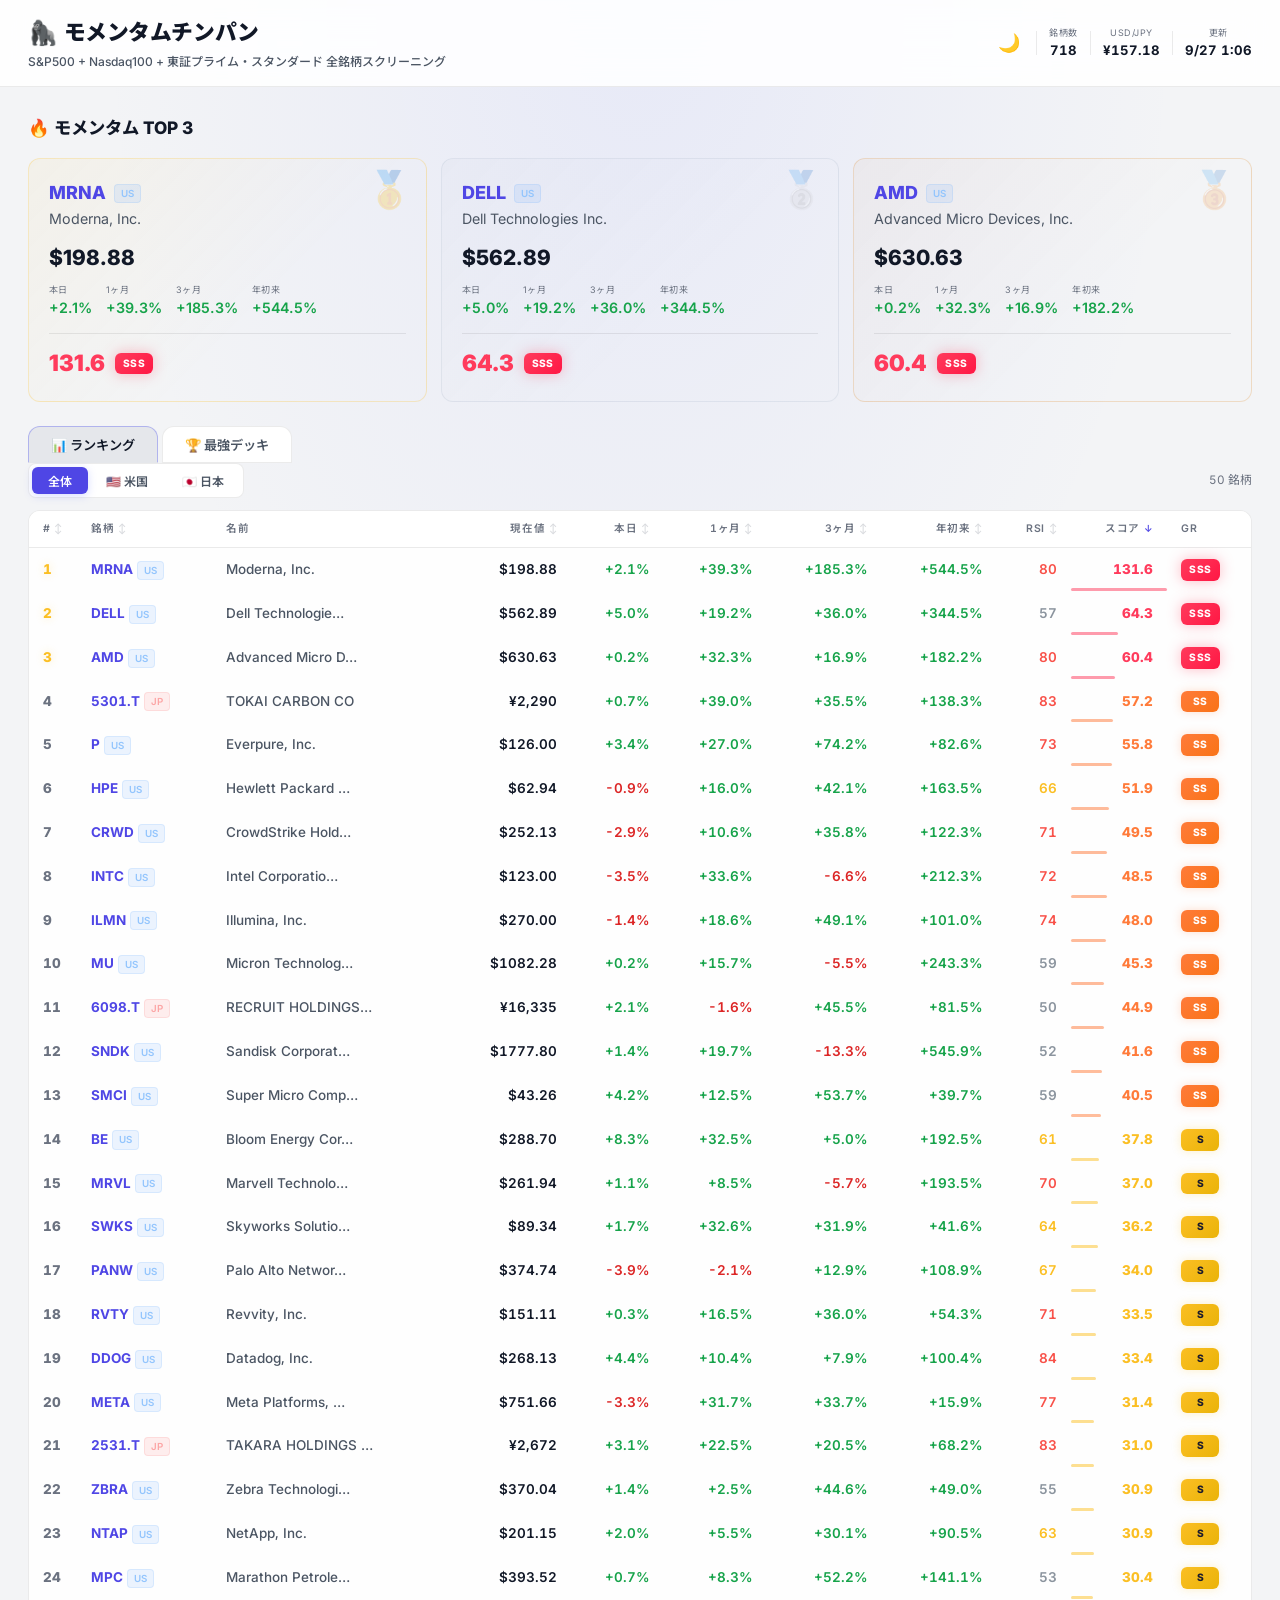
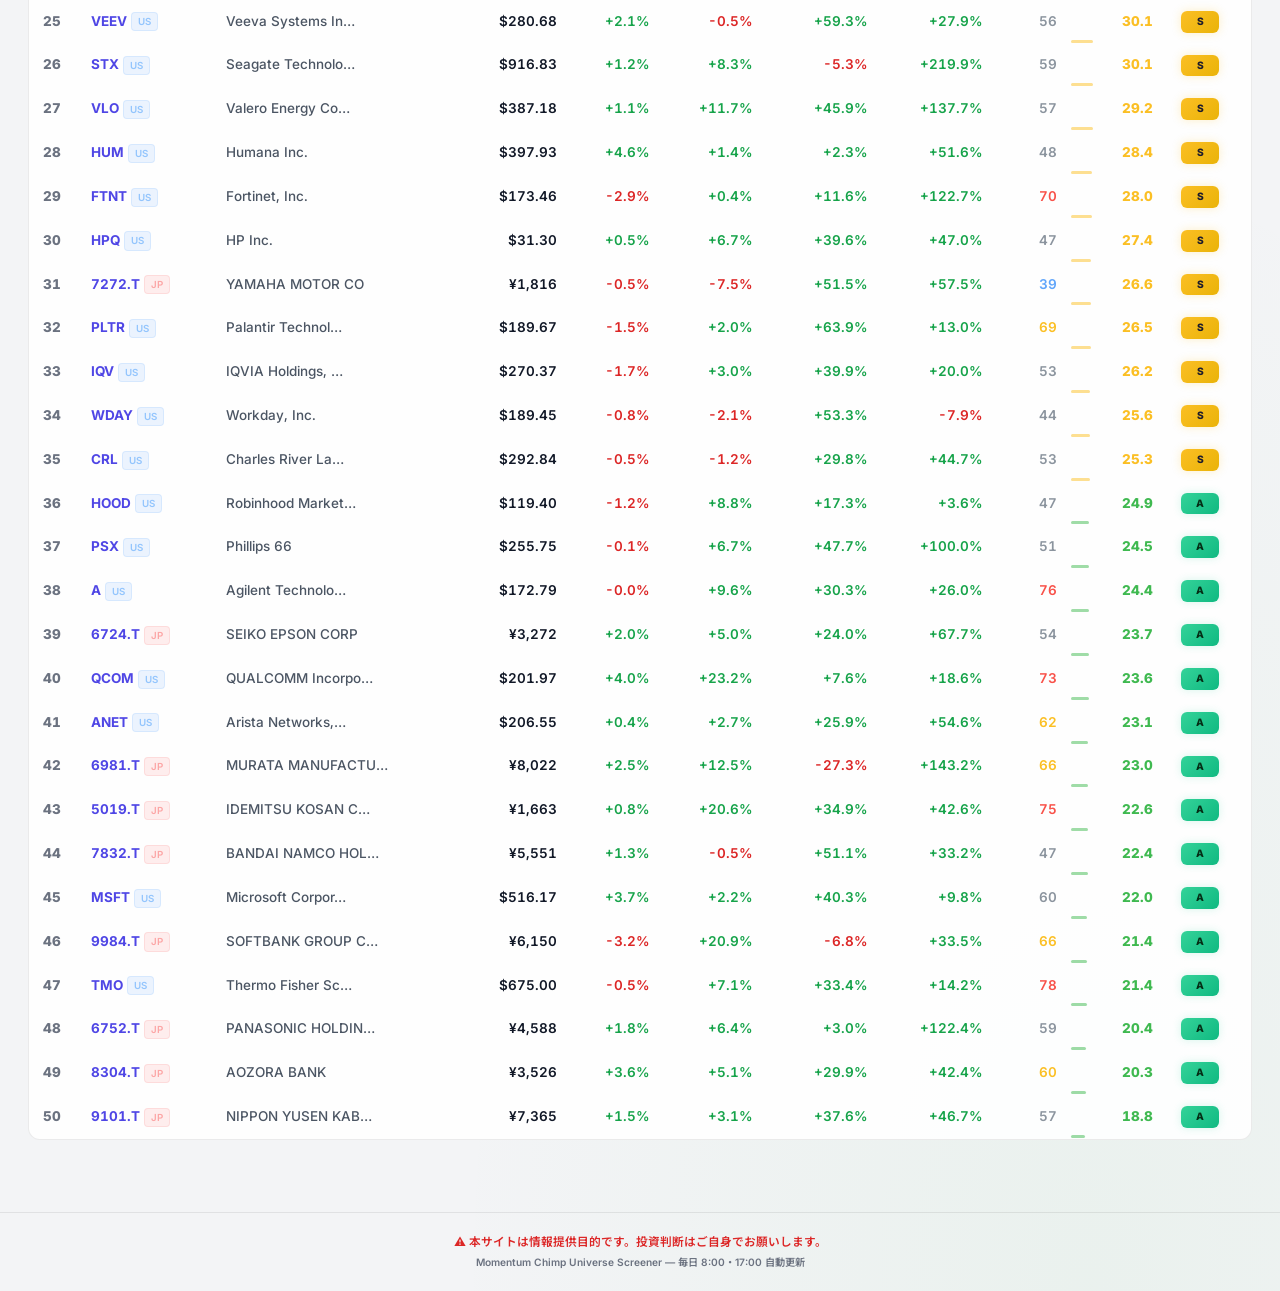
==== docs/index.html @ 96d8be43 "feat: 17:00 JST 更新追加 + 東証スタンダードを対象に追加 - ワークフローに 17:00 JST (08:00 UTC) の cron を追加、タイムアウトを60分に - JPX銘柄" ====
<!DOCTYPE html>
<html lang="ja">
<head>
    <meta charset="UTF-8">
    <meta name="viewport" content="width=device-width, initial-scale=1.0">
    <meta name="description" content="S&P500 + Nasdaq100 + 東証全銘柄からモメンタム最強銘柄を自動スクリーニング。毎日更新。">
    
    <!-- OGP & Twitter Card Tags -->
    <meta property="og:title" content="🦍 モメンタムチンパン | ユニバーススクリーナー">
    <meta property="og:description" content="S&P500 + Nasdaq100 + 東証プライム・スタンダードからモメンタム最強銘柄を完全自動抽出。最適な最強デッキも毎日8時・17時に更新中！">
    <meta property="og:type" content="website">
    <meta property="og:url" content="https://ereyester.github.io/momentum-screener/">
    <meta property="og:image" content="https://ereyester.github.io/momentum-screener/og-image.png">
    
    <meta name="twitter:card" content="summary_large_image">
    <meta name="twitter:title" content="🦍 モメンタムチンパン | ユニバーススクリーナー">
    <meta name="twitter:description" content="S&P500 + Nasdaq100 + 東証プライム・スタンダードからモメンタム最強銘柄を完全自動抽出。最適な最強デッキも毎日8時・17時に更新中！">
    <meta name="twitter:image" content="https://ereyester.github.io/momentum-screener/og-image.png">

    <!-- Google tag (gtag.js) -->
    <script async src="https://www.googletagmanager.com/gtag/js?id=G-7YDGQEQNTJ"></script>
    <script>
      window.dataLayer = window.dataLayer || [];
      function gtag(){dataLayer.push(arguments);}
      gtag('js', new Date());

      gtag('config', 'G-7YDGQEQNTJ');
    </script>

    <title>🦍 モメンタムチンパン | ユニバーススクリーナー</title>
    <link rel="preconnect" href="https://fonts.googleapis.com">
    <link rel="preconnect" href="https://fonts.gstatic.com" crossorigin>
    <link href="https://fonts.googleapis.com/css2?family=Inter:wght@400;500;600;700;800;900&family=Noto+Sans+JP:wght@400;500;600;700;900&display=swap" rel="stylesheet">
    <link rel="stylesheet" href="style.css">
    <script>
        // Check saved theme or system preference before rendering to prevent flash
        if (localStorage.getItem('theme') === 'light' || (!localStorage.getItem('theme') && window.matchMedia('(prefers-color-scheme: light)').matches)) {
            document.documentElement.setAttribute('data-theme', 'light');
        }
    </script>
</head>
<body>

    <!-- ===== HEADER ===== -->
    <header id="site-header">
        <div class="header-inner">
            <div class="header-left">
                <h1 id="site-title"><span class="logo-icon">🦍</span> モメンタムチンパン</h1>
                <p class="header-sub">S&P500 + Nasdaq100 + 東証プライム・スタンダード 全銘柄スクリーニング</p>
            </div>
            <div class="header-meta">
                <button id="theme-toggle" class="theme-btn" title="テーマ切り替え">☀️</button>
                <div class="meta-divider"></div>
                <div class="meta-item">
                    <span class="meta-label">銘柄数</span>
                    <span class="meta-value" id="stat-total">---</span>
                </div>
                <div class="meta-divider"></div>
                <div class="meta-item">
                    <span class="meta-label">USD/JPY</span>
                    <span class="meta-value" id="stat-usdjpy">---</span>
                </div>
                <div class="meta-divider"></div>
                <div class="meta-item">
                    <span class="meta-label">更新</span>
                    <span class="meta-value" id="stat-updated">---</span>
                </div>
            </div>
        </div>
    </header>

    <main id="main-content">

        <!-- ===== TOP 3 PODIUM ===== -->
        <section class="podium-section" id="podium-section">
            <h2 class="section-title">🔥 モメンタム TOP 3</h2>
            <div class="podium" id="podium-cards"></div>
        </section>

        <!-- ===== TABS ===== -->
        <nav class="tab-nav" id="tab-nav">
            <button class="tab-btn active" data-tab="ranking" id="tab-btn-ranking">📊 ランキング</button>
            <button class="tab-btn" data-tab="deck" id="tab-btn-deck">🏆 最強デッキ</button>
        </nav>

        <!-- ===== RANKING ===== -->
        <section id="tab-ranking" class="tab-content active">
            <div class="toolbar">
                <div class="filter-pills">
                    <button class="pill active" data-market="ALL" id="filter-all">全体</button>
                    <button class="pill" data-market="US" id="filter-us">🇺🇸 米国</button>
                    <button class="pill" data-market="JP" id="filter-jp">🇯🇵 日本</button>
                </div>
                <span class="count-badge" id="result-count">0 銘柄</span>
            </div>

            <div class="table-wrap">
                <table id="ranking-table" class="tbl">
                    <thead>
                        <tr>
                            <th class="col-rank sortable" data-sort="rank">#</th>
                            <th class="col-ticker sortable" data-sort="ticker">銘柄</th>
                            <th class="col-name">名前</th>
                            <th class="col-price sortable r" data-sort="price">現在値</th>
                            <th class="col-chg sortable r" data-sort="day_chg">本日</th>
                            <th class="col-ret sortable r" data-sort="ret_1m">1ヶ月</th>
                            <th class="col-ret sortable r" data-sort="ret_3m">3ヶ月</th>
                            <th class="col-ret sortable r" data-sort="ytd_chg">年初来</th>
                            <th class="col-rsi sortable r" data-sort="rsi">RSI</th>
                            <th class="col-score sortable r" data-sort="score">スコア</th>
                            <th class="col-grade">Gr</th>
                        </tr>
                    </thead>
                    <tbody id="ranking-tbody"></tbody>
                </table>
            </div>
        </section>

        <!-- ===== DECK ===== -->
        <section id="tab-deck" class="tab-content">
            <div class="deck-top">
                <h2 class="section-title">🏆 最強モメンタムデッキ</h2>
                <div class="budget-ctrl">
                    <label for="budget-input">予算</label>
                    <input type="number" id="budget-input" value="3000" min="100" max="100000" step="100">
                    <span>万円</span>
                </div>
            </div>

            <div class="kpi-row" id="deck-kpi">
                <div class="kpi">
                    <div class="kpi-icon">💰</div>
                    <div class="kpi-body">
                        <span class="kpi-label">実配分合計</span>
                        <span class="kpi-value" id="deck-total-alloc">---</span>
                    </div>
                </div>
                <div class="kpi">
                    <div class="kpi-icon">💵</div>
                    <div class="kpi-body">
                        <span class="kpi-label">残余資金</span>
                        <span class="kpi-value" id="deck-remaining">---</span>
                    </div>
                </div>
                <div class="kpi danger">
                    <div class="kpi-icon">⚠️</div>
                    <div class="kpi-body">
                        <span class="kpi-label">最悪損失 (-7%)</span>
                        <span class="kpi-value" id="deck-max-loss">---</span>
                    </div>
                </div>
            </div>

            <div class="deck-cards" id="deck-cards"></div>

            <div class="rules">
                <span class="rule">🔴 損切: エントリーから <b>-7%</b> で即切り</span>
                <span class="rule">🔴 決算ミス: <b>即切り</b></span>
                <span class="rule">🟡 指値不成立: <b>追わない</b></span>
            </div>
        </section>
    </main>

    <footer id="site-footer">
        <p>⚠️ 本サイトは情報提供目的です。投資判断はご自身でお願いします。</p>
        <p class="footer-sm">Momentum Chimp Universe Screener — 毎日 8:00・17:00 自動更新</p>
    </footer>

    <script src="app.js"></script>
</body>
</html>
---- docs/style.css ----
/* ============================================================
   モメンタムチンパン — Redesigned UI
   ============================================================ */

*,*::before,*::after{margin:0;padding:0;box-sizing:border-box}

:root{
  --bg:        #06080f;
  --bg2:       #0d1117;
  --bg3:       #161b22;
  --surface:   rgba(22,27,34,.85);
  --border:    rgba(255,255,255,.06);
  --border-h:  rgba(99,102,241,.4);
  --txt:       #f8fafc;
  --txt2:      #94a3b8;
  --txt3:      #64748b;
  --up:        #3fb950;
  --up-bg:     rgba(63,185,80,.08);
  --dn:        #f85149;
  --dn-bg:     rgba(248,81,73,.08);
  --accent:    #7c8aff;
  --gold:      #fbbf24;
  --header-bg: rgba(6,8,15,.88);
  --radius:    12px;
  --font: 'Inter','Noto Sans JP',-apple-system,sans-serif;
}

[data-theme="light"] {
  --bg:        #f3f4f6;
  --bg2:       #ffffff;
  --bg3:       #e5e7eb;
  --surface:   rgba(255,255,255,.9);
  --border:    rgba(0,0,0,.08);
  --border-h:  rgba(99,102,241,.4);
  --txt:       #111827;
  --txt2:      #4b5563;
  --txt3:      #6b7280;
  --up:        #16a34a;
  --up-bg:     rgba(22,163,74,.1);
  --dn:        #dc2626;
  --dn-bg:     rgba(220,38,38,.1);
  --accent:    #4f46e5;
  --header-bg: rgba(255,255,255,.88);
}

html{font-size:15px;scroll-behavior:smooth}
body{
  font-family:var(--font);background:var(--bg);color:var(--txt);
  line-height:1.55;min-height:100vh;
  background-image:
    radial-gradient(ellipse 70% 50% at 50% 0%,rgba(124,138,255,.1),transparent 60%),
    radial-gradient(ellipse 50% 40% at 85% 100%,rgba(63,185,80,.05),transparent);
}

::-webkit-scrollbar{width:6px;height:6px}
::-webkit-scrollbar-track{background:transparent}
::-webkit-scrollbar-thumb{background:rgba(255,255,255,.1);border-radius:3px}

/* ===== HEADER ===== */
#site-header{
  position:sticky;top:0;z-index:100;
  padding:14px 28px;
  background:var(--header-bg);
  backdrop-filter:blur(24px) saturate(1.4);
  border-bottom:1px solid var(--border);
}
.header-inner{
  max-width:1320px;margin:0 auto;
  display:flex;align-items:center;justify-content:space-between;gap:16px;
  flex-wrap:wrap;
}
#site-title{
  font-size:1.45rem;font-weight:900;letter-spacing:-.02em;
  display:flex;align-items:center;gap:6px;
}
.logo-icon{font-size:1.6rem;animation:bob 2.5s ease-in-out infinite}
@keyframes bob{0%,100%{transform:translateY(0)}50%{transform:translateY(-2px)}}
.header-sub{font-size:.8rem;color:var(--txt2);margin-top:2px;font-weight:500}

.header-meta{display:flex;align-items:center;gap:12px}
.theme-btn{
  background:none;border:none;font-size:1.2rem;cursor:pointer;
  padding:4px;border-radius:50%;transition:background .2s;
  color:var(--txt);
}
.theme-btn:hover{background:var(--border)}
.meta-item{display:flex;flex-direction:column;align-items:center}
.meta-label{font-size:.6rem;color:var(--txt3);text-transform:uppercase;letter-spacing:.06em}
.meta-value{font-size:.88rem;font-weight:700;color:var(--txt);font-variant-numeric:tabular-nums}
.meta-divider{width:1px;height:24px;background:var(--border)}

/* ===== PODIUM ===== */
.podium-section{
  max-width:1320px;margin:28px auto 0;padding:0 28px;
}
.section-title{font-size:1.15rem;font-weight:800;margin-bottom:16px}
.podium{display:grid;grid-template-columns:repeat(3,1fr);gap:14px}

.pod-card{
  position:relative;overflow:hidden;
  padding:20px;border-radius:var(--radius);
  background:var(--surface);
  border:1px solid var(--border);
  transition:all .25s ease;
}
.pod-card:hover{border-color:var(--border-h);transform:translateY(-3px)}

.pod-rank{
  position:absolute;top:12px;right:14px;
  font-size:2.4rem;font-weight:900;
  line-height:1;opacity:.12;
}
.pod-card.gold  .pod-rank{color:#fbbf24;opacity:.25}
.pod-card.silver .pod-rank{color:#a0aec0;opacity:.2}
.pod-card.bronze .pod-rank{color:#d97706;opacity:.18}

.pod-card.gold{border-color:rgba(251,191,36,.25);
  background:linear-gradient(135deg,rgba(251,191,36,.06),transparent 60%)}
.pod-card.silver{border-color:rgba(160,174,192,.2);
  background:linear-gradient(135deg,rgba(160,174,192,.04),transparent 60%)}
.pod-card.bronze{border-color:rgba(217,119,6,.2);
  background:linear-gradient(135deg,rgba(217,119,6,.04),transparent 60%)}

.pod-ticker{font-size:1.2rem;font-weight:800;color:var(--accent);margin-bottom:2px}
.pod-name{font-size:.95rem;color:var(--txt2);margin-bottom:12px;
  white-space:nowrap;overflow:hidden;text-overflow:ellipsis}
.pod-price{font-size:1.4rem;font-weight:800;margin-bottom:8px}

.pod-metrics{display:flex;gap:14px;flex-wrap:wrap}
.pod-metric{display:flex;flex-direction:column}
.pod-metric-label{font-size:.6rem;color:var(--txt3);text-transform:uppercase;letter-spacing:.05em}
.pod-metric-value{font-size:.95rem;font-weight:700}

.pod-score-row{
  display:flex;align-items:center;gap:10px;margin-top:14px;
  padding-top:12px;border-top:1px solid var(--border);
}
.pod-score{font-size:1.5rem;font-weight:900}
.pod-grade{
  padding:3px 10px;border-radius:6px;
  font-size:.7rem;font-weight:800;letter-spacing:.04em;
}

/* ===== TABS ===== */
.tab-nav{
  max-width:1320px;margin:24px auto 0;padding:0 28px;
  display:flex;gap:4px;
}
.tab-btn{
  padding:8px 22px;border:1px solid var(--border);
  border-radius:var(--radius) var(--radius) 0 0;
  background:var(--bg2);color:var(--txt2);
  font:600 .88rem var(--font);cursor:pointer;
  transition:all .2s;
}
.tab-btn:hover{color:var(--txt);background:var(--bg3)}
.tab-btn.active{
  background:var(--bg3);color:var(--txt);
  border-color:var(--border-h);border-bottom-color:var(--bg3);
}

.tab-content{
  display:none;max-width:1320px;margin:0 auto;
  padding:0 28px 40px;animation:fadeUp .3s ease;
}
.tab-content.active{display:block}
@keyframes fadeUp{from{opacity:0;transform:translateY(8px)}to{opacity:1;transform:translateY(0)}}

/* ===== FILTER ===== */
.toolbar{
  display:flex;align-items:center;justify-content:space-between;
  margin-bottom:12px;flex-wrap:wrap;gap:8px;
}
.filter-pills{display:flex;gap:2px;background:var(--bg2);border-radius:8px;padding:3px;border:1px solid var(--border)}
.pill{
  padding:5px 16px;border:none;border-radius:6px;
  background:transparent;color:var(--txt2);
  font:600 .8rem var(--font);cursor:pointer;transition:all .15s;
}
.pill:hover{color:var(--txt)}
.pill.active{background:var(--accent);color:#fff;box-shadow:0 2px 8px rgba(124,138,255,.3)}
.count-badge{font-size:.78rem;color:var(--txt3);font-variant-numeric:tabular-nums}

/* ===== TABLE ===== */
.table-wrap{
  overflow-x:auto;border:1px solid var(--border);
  border-radius:var(--radius);background:var(--surface);
}
.tbl{width:100%;border-collapse:collapse;font-variant-numeric:tabular-nums}
.tbl th{
  padding:10px 14px;background:var(--bg2);color:var(--txt3);
  font-size:.7rem;font-weight:600;text-transform:uppercase;letter-spacing:.06em;
  text-align:left;white-space:nowrap;border-bottom:1px solid var(--border);
  user-select:none;position:sticky;top:0;z-index:5;
}
.tbl th.r{text-align:right}
.tbl th.sortable{cursor:pointer;transition:color .15s}
.tbl th.sortable:hover{color:var(--accent)}
.tbl th.sortable::after{content:' ↕';opacity:.25;font-size:.65rem}
.tbl th.sort-asc::after{content:' ↑';opacity:1;color:var(--accent)}
.tbl th.sort-desc::after{content:' ↓';opacity:1;color:var(--accent)}

.tbl td{
  padding:10px 14px;font-size:.9rem;white-space:nowrap;
  border-bottom:1px solid rgba(255,255,255,.02);
  transition:background .15s;
}
.tbl td.r{text-align:right}
.tbl tbody tr{transition:background .15s}
.tbl tbody tr:hover{background:rgba(124,138,255,.04)}

/* Row anim */
.tbl tbody tr{animation:rowIn .25s ease backwards}
@keyframes rowIn{from{opacity:0;transform:translateX(-6px)}to{opacity:1;transform:translateX(0)}}

/* Cell variants */
.c-rank{font-weight:800;color:var(--txt3);width:32px}
.c-rank.top{color:var(--gold);text-shadow:0 0 8px rgba(251,191,36,.3)}
.c-ticker{font-weight:700;color:var(--accent);font-size:.95rem}
.c-name{color:var(--txt2);max-width:200px;overflow:hidden;text-overflow:ellipsis;font-size:.95rem;font-weight:500}
.c-price{font-weight:600}

.c-up{color:var(--up);font-weight:600}
.c-dn{color:var(--dn);font-weight:600}
.c-flat{color:var(--txt3)}

.c-rsi{font-weight:600}

/* Score bar cell */
.c-score{position:relative;font-weight:800;font-size:.95rem}
.score-bg{
  position:absolute;left:0;bottom:0;height:3px;
  border-radius:2px;opacity:.5;
}

/* Grade */
.gr{
  display:inline-flex;align-items:center;justify-content:center;
  min-width:38px;padding:3px 8px;border-radius:6px;
  font-size:.68rem;font-weight:800;letter-spacing:.04em;
}
.gr-sss{background:linear-gradient(135deg,#ff3b5c,#ff1744);color:#fff;
  box-shadow:0 0 14px rgba(255,59,92,.35);animation:pulse 2s ease-in-out infinite alternate}
@keyframes pulse{from{box-shadow:0 0 10px rgba(255,59,92,.3)}to{box-shadow:0 0 20px rgba(255,59,92,.45)}}
.gr-ss{background:linear-gradient(135deg,#ff7b3a,#f97316);color:#fff;box-shadow:0 0 10px rgba(255,123,58,.25)}
.gr-s{background:linear-gradient(135deg,#fbbf24,#eab308);color:#1a1a2e;box-shadow:0 0 10px rgba(251,191,36,.25)}
.gr-a{background:linear-gradient(135deg,#34d399,#10b981);color:#052e16;box-shadow:0 0 8px rgba(52,211,153,.2)}
.gr-b{background:linear-gradient(135deg,#60a5fa,#3b82f6);color:#fff;box-shadow:0 0 8px rgba(96,165,250,.2)}
.gr-c{background:rgba(100,116,139,.25);color:var(--txt3)}

/* Market badge */
.mkt{
  display:inline-block;padding:1px 6px;border-radius:4px;
  font-size:.65rem;font-weight:600;margin-left:4px;vertical-align:middle;
}
.mkt-us{background:rgba(96,165,250,.12);color:#93c5fd;border:1px solid rgba(96,165,250,.15)}
.mkt-jp{background:rgba(248,113,113,.12);color:#fca5a5;border:1px solid rgba(248,113,113,.15)}

/* ===== DECK ===== */
.deck-top{
  display:flex;align-items:center;justify-content:space-between;
  margin-bottom:16px;flex-wrap:wrap;gap:12px;
}
.budget-ctrl{
  display:flex;align-items:center;gap:6px;
  padding:4px 14px;background:var(--bg2);border:1px solid var(--border);
  border-radius:8px;
}
.budget-ctrl label{font-size:.8rem;color:var(--txt2);font-weight:600}
#budget-input{
  width:80px;padding:4px 6px;
  background:rgba(255,255,255,.05);border:1px solid var(--border);
  border-radius:6px;color:var(--txt);font:700 .95rem var(--font);
  text-align:right;outline:none;
}
#budget-input:focus{border-color:var(--accent);box-shadow:0 0 0 2px rgba(124,138,255,.15)}
.budget-ctrl span{font-size:.85rem;color:var(--txt2);font-weight:600}

/* KPI */
.kpi-row{display:grid;grid-template-columns:repeat(auto-fit,minmax(200px,1fr));gap:12px;margin-bottom:20px}
.kpi{
  display:flex;align-items:center;gap:14px;
  padding:16px 20px;background:var(--surface);
  border:1px solid var(--border);border-radius:var(--radius);
  transition:all .2s;
}
.kpi:hover{border-color:var(--border-h);transform:translateY(-2px)}
.kpi.danger{border-color:rgba(248,81,73,.15)}
.kpi.danger:hover{border-color:rgba(248,81,73,.3)}
.kpi-icon{font-size:1.6rem}
.kpi-body{display:flex;flex-direction:column}
.kpi-label{font-size:.68rem;color:var(--txt3);text-transform:uppercase;letter-spacing:.05em}
.kpi-value{font-size:1.35rem;font-weight:800;font-variant-numeric:tabular-nums}

/* Deck Cards */
.deck-cards{display:grid;grid-template-columns:repeat(auto-fill,minmax(280px,1fr));gap:12px;margin-bottom:20px}
.dk-card{
  padding:16px 18px;background:var(--surface);
  border:1px solid var(--border);border-radius:var(--radius);
  transition:all .2s;
}
.dk-card.excluded{opacity:.4;filter:grayscale(100%)}
.dk-card:hover{border-color:var(--border-h);transform:translateY(-2px)}
.dk-head{display:flex;align-items:center;justify-content:space-between;margin-bottom:10px}
.dk-ticker{font-size:1.1rem;font-weight:800;color:var(--accent)}
.dk-name{font-size:.88rem;color:var(--txt3);margin-top:2px;font-weight:500}
.dk-score-badge{display:flex;align-items:center;gap:6px}

.dk-grid{display:grid;grid-template-columns:1fr 1fr;gap:6px 16px;margin-bottom:10px}
.dk-item{display:flex;justify-content:space-between}
.dk-item-label{font-size:.72rem;color:var(--txt3)}
.dk-item-value{font-size:.85rem;font-weight:600}

.dk-action{
  display:flex;gap:10px;padding-top:10px;
  border-top:1px solid var(--border);
}
.dk-action-item{flex:1;text-align:center}
.dk-action-label{font-size:.6rem;color:var(--txt3);text-transform:uppercase;letter-spacing:.04em}
.dk-action-value{font-size:.88rem;font-weight:700;margin-top:1px}
.dk-entry{color:var(--accent)}
.dk-stop{color:var(--dn)}
.dk-target{color:var(--up)}

/* Rules */
.rules{
  display:flex;flex-wrap:wrap;gap:8px;margin-top:4px;
}
.rule{
  padding:6px 14px;background:var(--bg2);
  border:1px solid var(--border);border-radius:8px;
  font-size:.78rem;color:var(--txt2);
}
.rule b{color:var(--txt)}

/* ===== FOOTER ===== */
#site-footer{
  margin-top:32px;padding:20px 28px;
  border-top:1px solid var(--border);text-align:center;
}
#site-footer p{font-size:.78rem;color:var(--dn);font-weight:600}
.footer-sm{font-size:.68rem!important;color:var(--txt3)!important;margin-top:4px}

/* ===== LOADING ===== */
.loading{display:flex;flex-direction:column;align-items:center;padding:40px;gap:12px}
.spinner{
  width:32px;height:32px;
  border:3px solid var(--border);border-top-color:var(--accent);
  border-radius:50%;animation:spin .7s linear infinite;
}
@keyframes spin{to{transform:rotate(360deg)}}
.loading-txt{font-size:.85rem;color:var(--txt3)}

/* ===== RESPONSIVE ===== */
@media(max-width:900px){
  html{font-size:14px}
  #site-header{padding:10px 16px}
  .header-inner{flex-direction:column;align-items:flex-start;gap:8px}
  .podium-section,.tab-nav,.tab-content{padding-left:16px;padding-right:16px}
  .podium{grid-template-columns:1fr}
  .deck-top{flex-direction:column;align-items:flex-start}
}
@media(max-width:600px){
  html{font-size:13px}
  .deck-cards{grid-template-columns:1fr}
  .kpi-row{grid-template-columns:1fr}
}
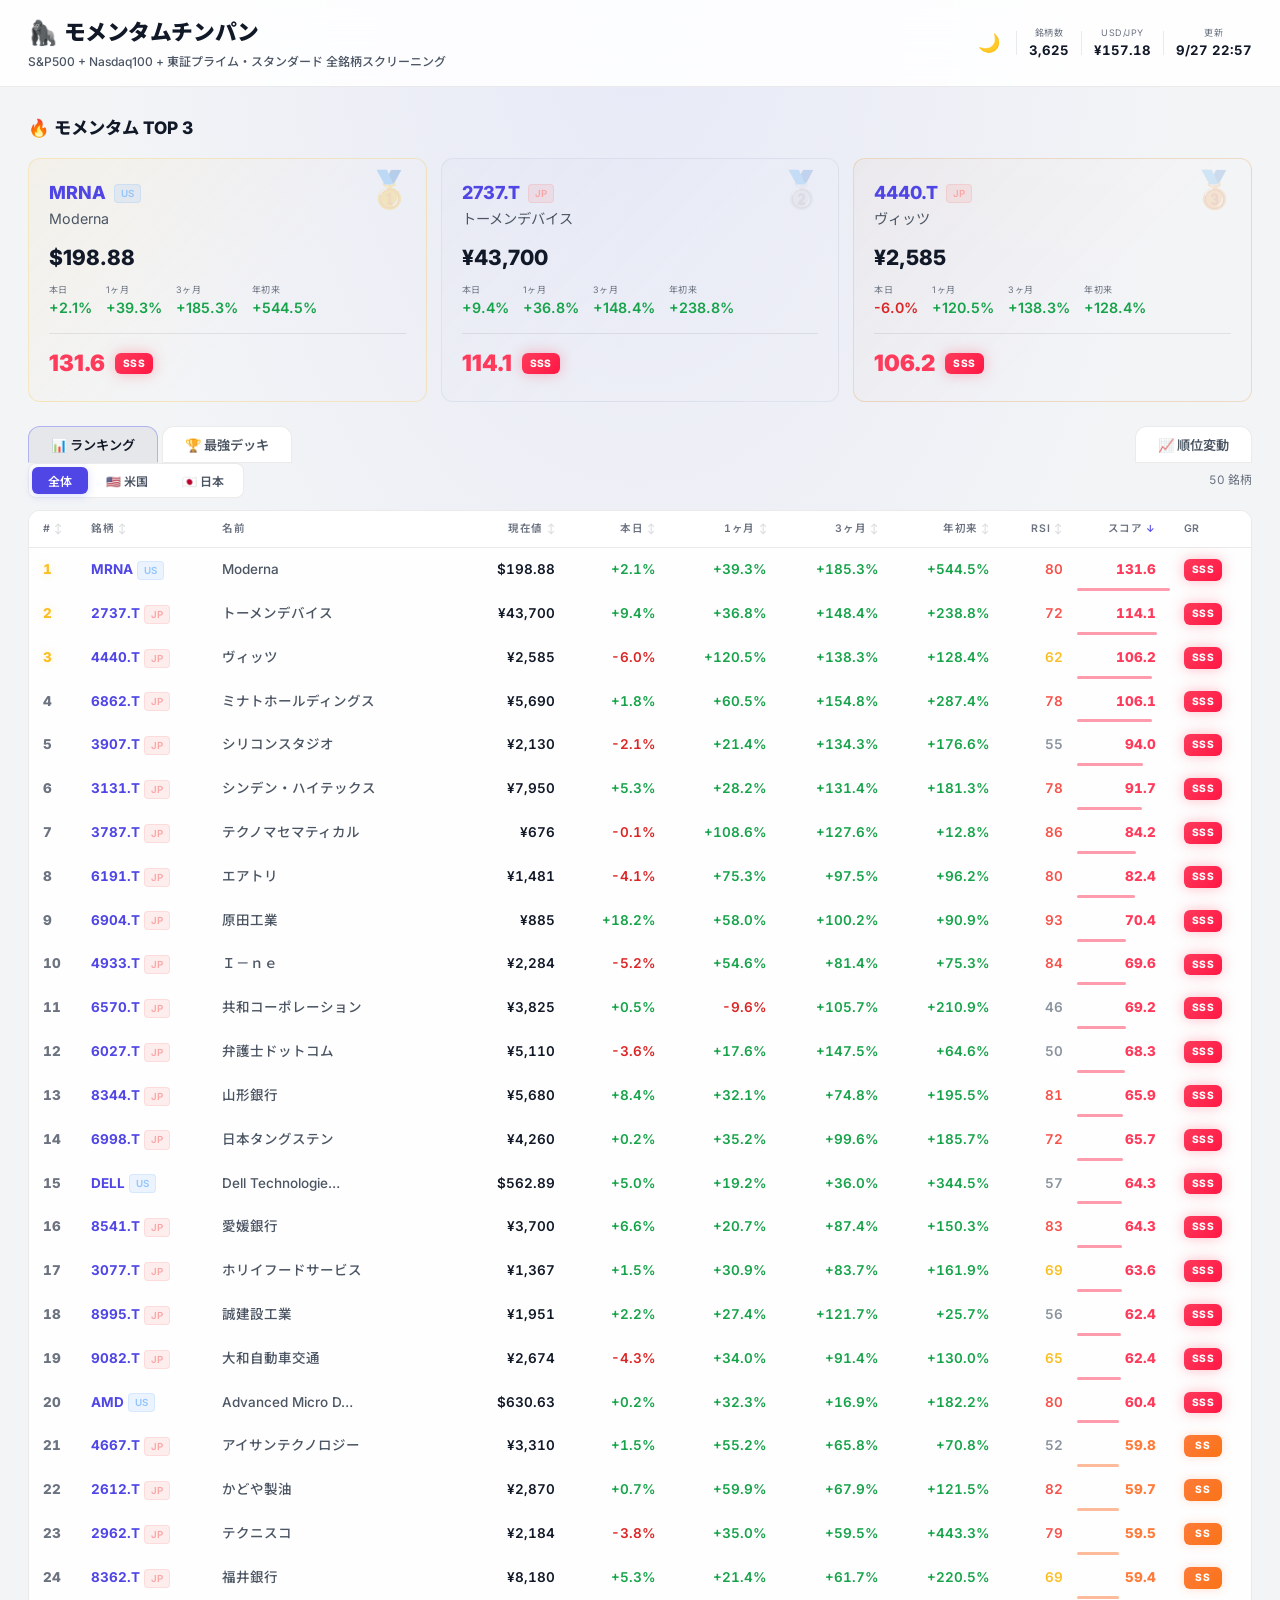
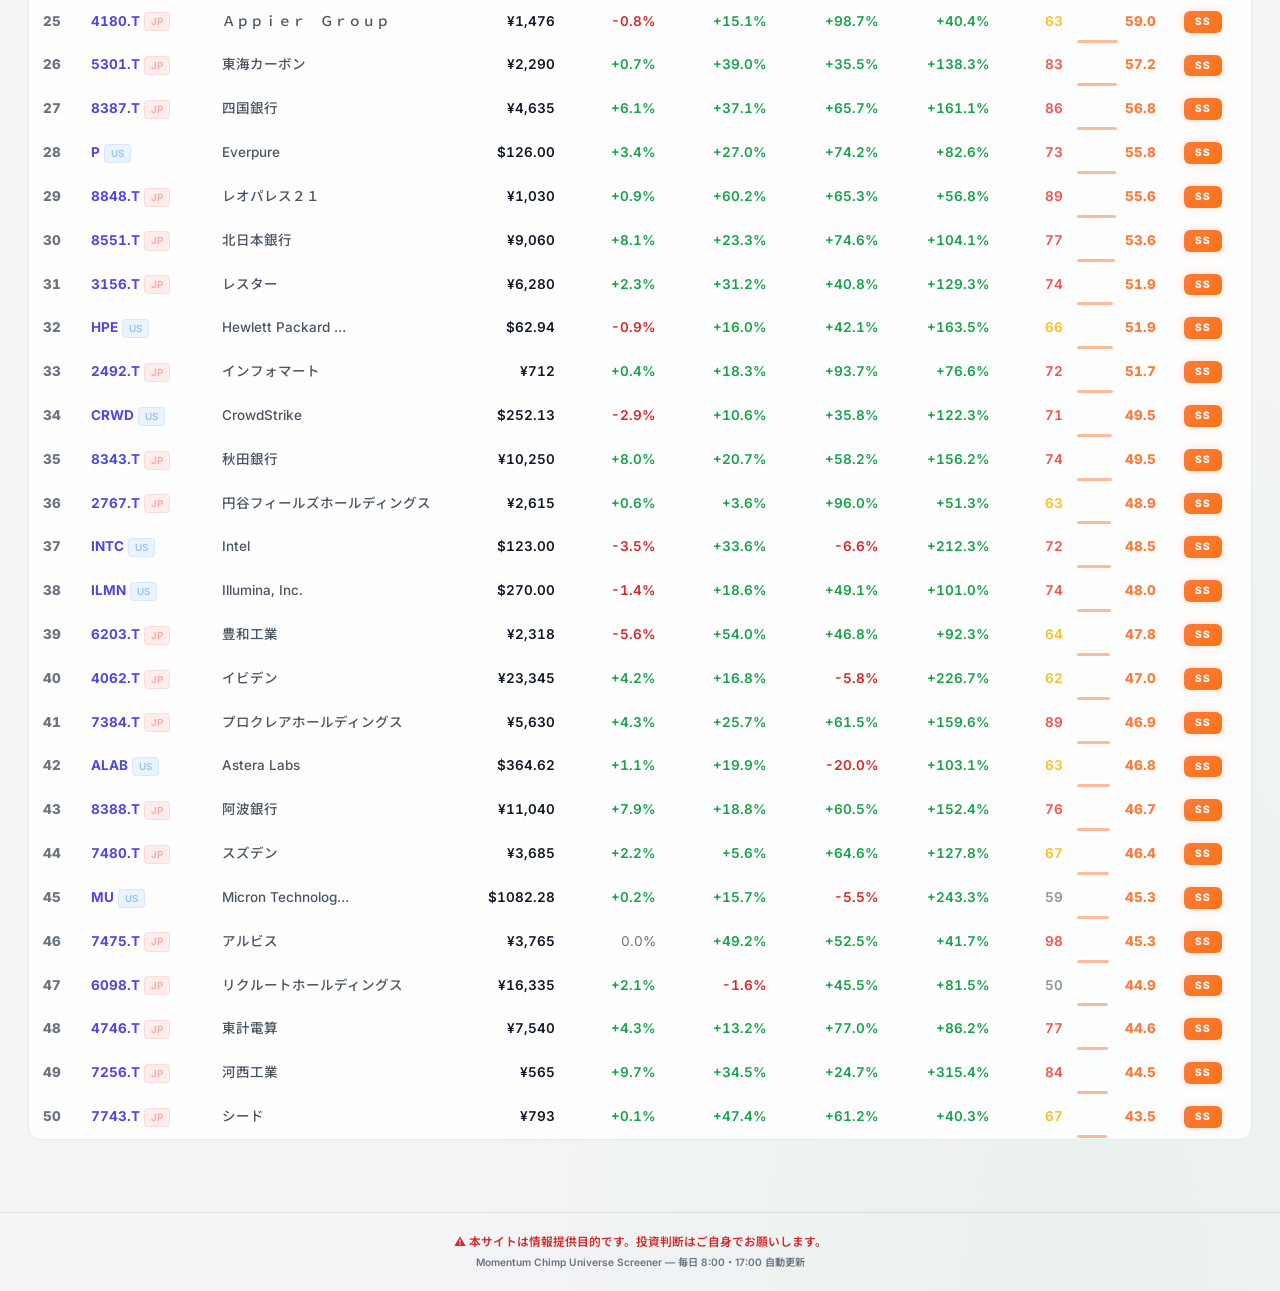
==== commit fb64ff7c: "feat: ランキング履歴の蓄積と順位変動ページを追加 - 更新ごとに上位300位のスナップショットを docs/data/history/ に保存   (index.json: 一覧, ranks." ====
--- a/docs/index.html
+++ b/docs/index.html
@@ -81,6 +81,7 @@
         <nav class="tab-nav" id="tab-nav">
             <button class="tab-btn active" data-tab="ranking" id="tab-btn-ranking">📊 ランキング</button>
             <button class="tab-btn" data-tab="deck" id="tab-btn-deck">🏆 最強デッキ</button>
+            <a class="tab-link-btn tab-link" href="history.html">📈 順位変動</a>
         </nav>
 
         <!-- ===== RANKING ===== -->
--- a/docs/style.css
+++ b/docs/style.css
@@ -365,3 +365,84 @@
   .deck-cards{grid-template-columns:1fr}
   .kpi-row{grid-template-columns:1fr}
 }
+
+/* ===== HISTORY PAGE ===== */
+.title-link{color:inherit;text-decoration:none;display:flex;align-items:center;gap:6px}
+a.tab-btn{text-decoration:none;display:inline-block}
+.tab-link{margin-left:auto}
+.page-nav + .tab-content{padding-top:0}
+
+.cmp-panel{
+  display:flex;flex-direction:column;gap:12px;
+  padding:16px 18px;margin-bottom:16px;
+  background:var(--bg3);border:1px solid var(--border-h);
+  border-radius:0 var(--radius) var(--radius) var(--radius);
+}
+.cmp-row{display:flex;align-items:flex-end;gap:12px;flex-wrap:wrap}
+.cmp-field{display:flex;flex-direction:column;gap:4px;min-width:0}
+.cmp-field label{font-size:.68rem;color:var(--txt3);text-transform:uppercase;letter-spacing:.05em;font-weight:600}
+.cmp-select{
+  padding:7px 10px;background:var(--bg2);color:var(--txt);
+  border:1px solid var(--border);border-radius:8px;
+  font:600 .88rem var(--font);font-variant-numeric:tabular-nums;max-width:100%;
+}
+.cmp-select:focus{outline:none;border-color:var(--accent)}
+.cmp-arrow{font-size:1.2rem;color:var(--txt3);padding-bottom:6px}
+.cmp-note{
+  font-size:.8rem;color:var(--gold);
+  padding:8px 12px;border-radius:8px;background:rgba(251,191,36,.08);
+  border:1px solid rgba(251,191,36,.2);
+}
+
+.kpi-btn{font:inherit;color:inherit;text-align:left;cursor:pointer}
+.kpi-btn.selected{border-color:var(--accent);box-shadow:0 0 0 1px var(--accent) inset}
+
+.mv{
+  display:inline-block;min-width:52px;padding:2px 8px;border-radius:6px;
+  font-size:.75rem;font-weight:800;text-align:center;font-variant-numeric:tabular-nums;
+}
+.mv-up{background:var(--up-bg);color:var(--up)}
+.mv-dn{background:var(--dn-bg);color:var(--dn)}
+.mv-new{background:rgba(124,138,255,.14);color:var(--accent)}
+.mv-out{background:rgba(100,116,139,.18);color:var(--txt3)}
+.mv-flat{color:var(--txt3)}
+
+.tbl tr.clickable{cursor:pointer}
+.tbl tr.open{background:rgba(124,138,255,.06)}
+.tbl tr.tl-row{animation:none}
+.tbl tr.tl-row:hover{background:none}
+.tl-row td{padding:4px 14px 16px;white-space:normal}
+.tl-box{padding:12px 14px;background:var(--bg2);border:1px solid var(--border);border-radius:10px}
+.tl-head{display:flex;align-items:baseline;gap:14px;flex-wrap:wrap;margin-bottom:6px}
+.tl-stat{font-size:.78rem;color:var(--txt3)}
+.tl-stat b{color:var(--txt)}
+.tl-svg{width:100%;height:auto;display:block}
+.tl-grid{stroke:var(--border);stroke-width:1}
+.tl-axis{fill:var(--txt3);font-size:11px;font-family:var(--font)}
+.tl-mark{stroke:var(--gold);stroke-width:1;stroke-dasharray:3 3;opacity:.6}
+.tl-line{fill:none;stroke:var(--accent);stroke-width:2;stroke-linejoin:round;stroke-linecap:round}
+.tl-dot{fill:var(--accent)}
+.hint{font-size:.75rem;color:var(--txt3);margin-top:8px}
+
+@media(max-width:900px){
+  .cmp-row{align-items:stretch}
+  .cmp-field{flex:1 1 220px}
+  .cmp-arrow{display:none}
+}
+.tab-link-btn{
+  padding:8px 22px;border:1px solid var(--border);
+  border-radius:var(--radius) var(--radius) 0 0;
+  background:var(--bg2);color:var(--txt2);text-decoration:none;
+  font:600 .88rem var(--font);transition:all .2s;
+}
+.tab-link-btn:hover{color:var(--txt);background:var(--bg3)}
+@media(max-width:600px){
+  #move-kpi{grid-template-columns:1fr 1fr}
+  #move-kpi .kpi{padding:12px 14px;gap:10px}
+  #move-kpi .kpi-icon{font-size:1.3rem}
+}
+.pill{white-space:nowrap}
+#view-pills,#quick-pills{overflow-x:auto;max-width:100%}
+@media(max-width:600px){
+  #view-pills .pill,#quick-pills .pill{padding:5px 10px}
+}
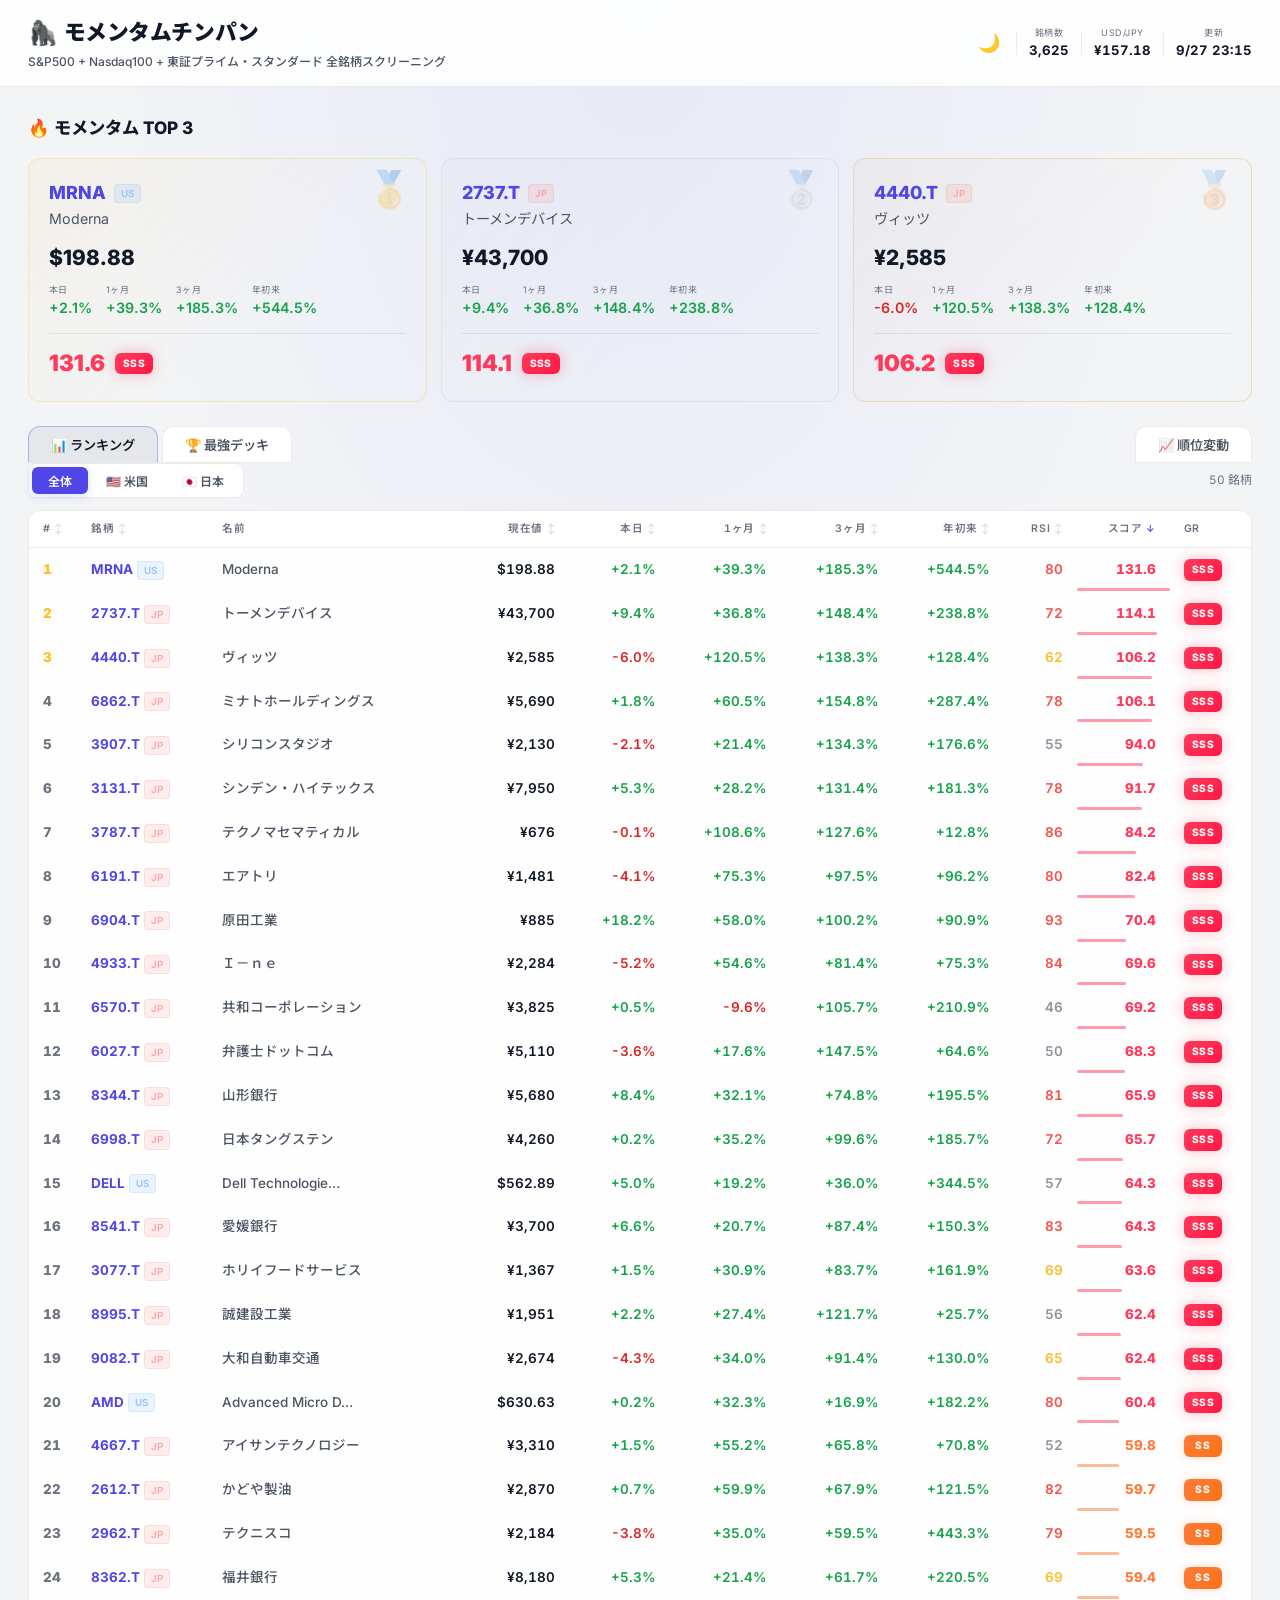
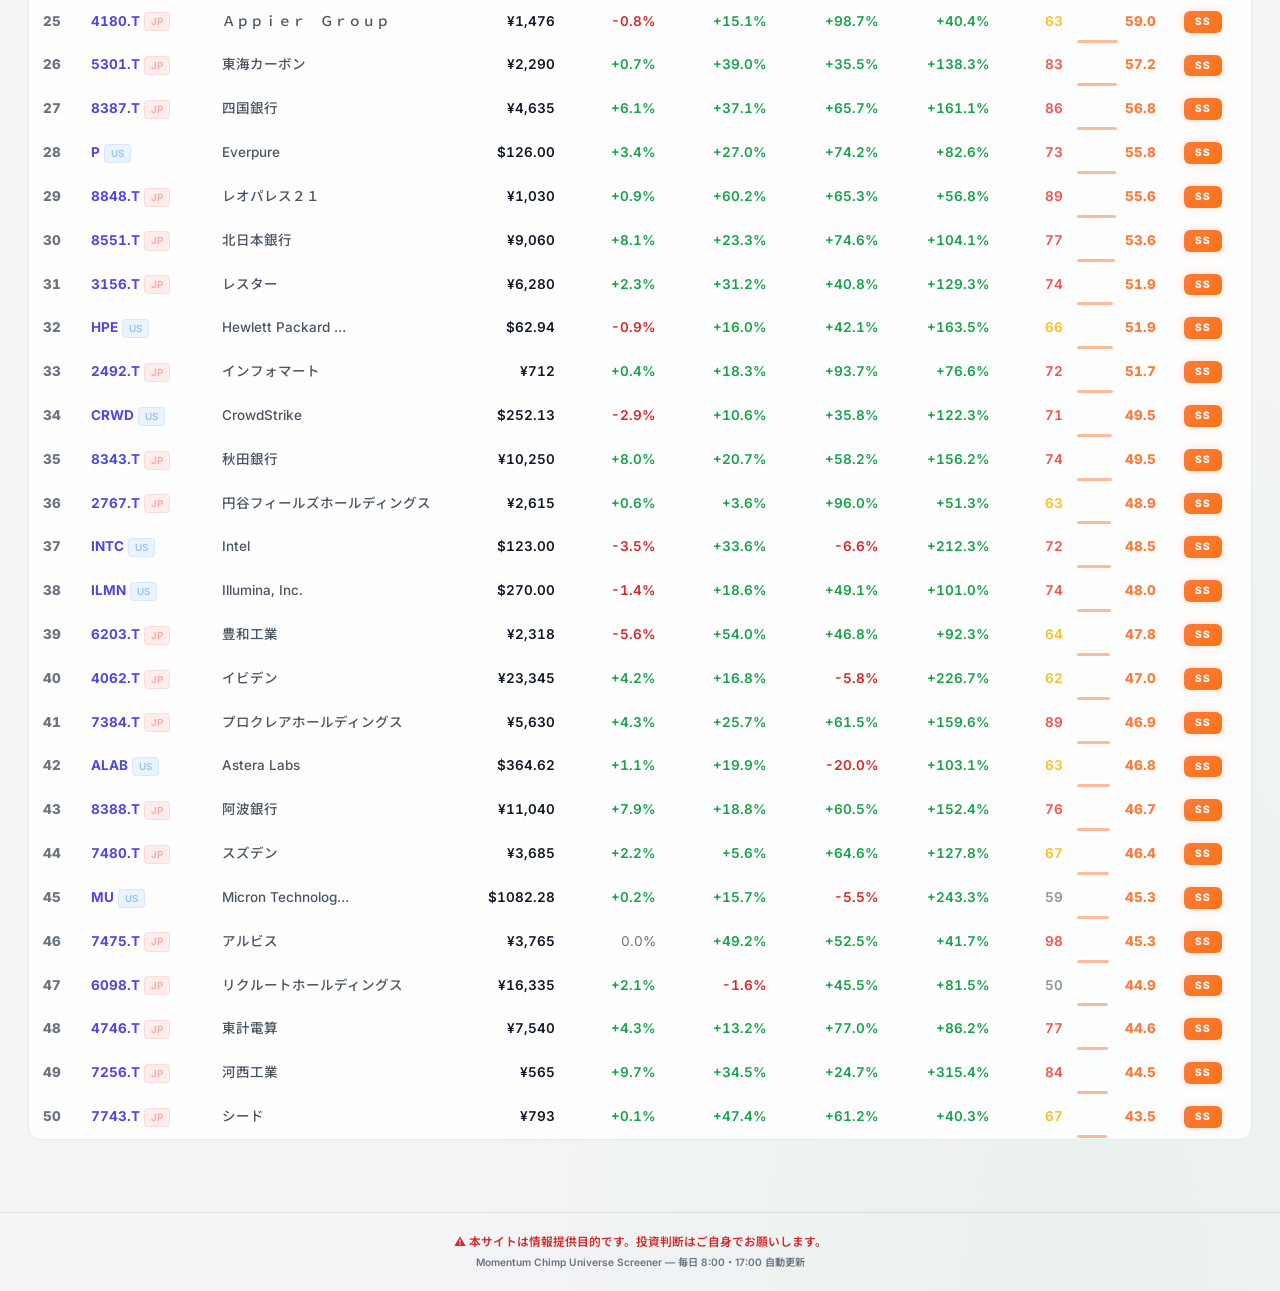
==== commit 5c3409a9: "feat: 日米ミックスのデッキを市場を問わないスコア順位優先に変更 - 日米ミックスは「米国10+日本6」の固定枠をやめ、総合スコア上位16銘柄で構成 - deck.sets に MIX/US/JP" ====
--- a/docs/index.html
+++ b/docs/index.html
@@ -31,7 +31,7 @@
     <link rel="preconnect" href="https://fonts.googleapis.com">
     <link rel="preconnect" href="https://fonts.gstatic.com" crossorigin>
     <link href="https://fonts.googleapis.com/css2?family=Inter:wght@400;500;600;700;800;900&family=Noto+Sans+JP:wght@400;500;600;700;900&display=swap" rel="stylesheet">
-    <link rel="stylesheet" href="style.css">
+    <link rel="stylesheet" href="style.css?v=20260927c">
     <script>
         // Check saved theme or system preference before rendering to prevent flash
         if (localStorage.getItem('theme') === 'light' || (!localStorage.getItem('theme') && window.matchMedia('(prefers-color-scheme: light)').matches)) {
@@ -121,6 +121,11 @@
         <section id="tab-deck" class="tab-content">
             <div class="deck-top">
                 <h2 class="section-title">🏆 最強モメンタムデッキ</h2>
+                <div class="filter-pills" id="deck-market-pills">
+                    <button class="pill active" data-deck="MIX">🌏 日米ミックス</button>
+                    <button class="pill" data-deck="US">🇺🇸 米国のみ</button>
+                    <button class="pill" data-deck="JP">🇯🇵 日本のみ</button>
+                </div>
                 <div class="budget-ctrl">
                     <label for="budget-input">予算</label>
                     <input type="number" id="budget-input" value="3000" min="100" max="100000" step="100">
@@ -167,6 +172,6 @@
         <p class="footer-sm">Momentum Chimp Universe Screener — 毎日 8:00・17:00 自動更新</p>
     </footer>
 
-    <script src="app.js"></script>
+    <script src="app.js?v=20260927c"></script>
 </body>
 </html>
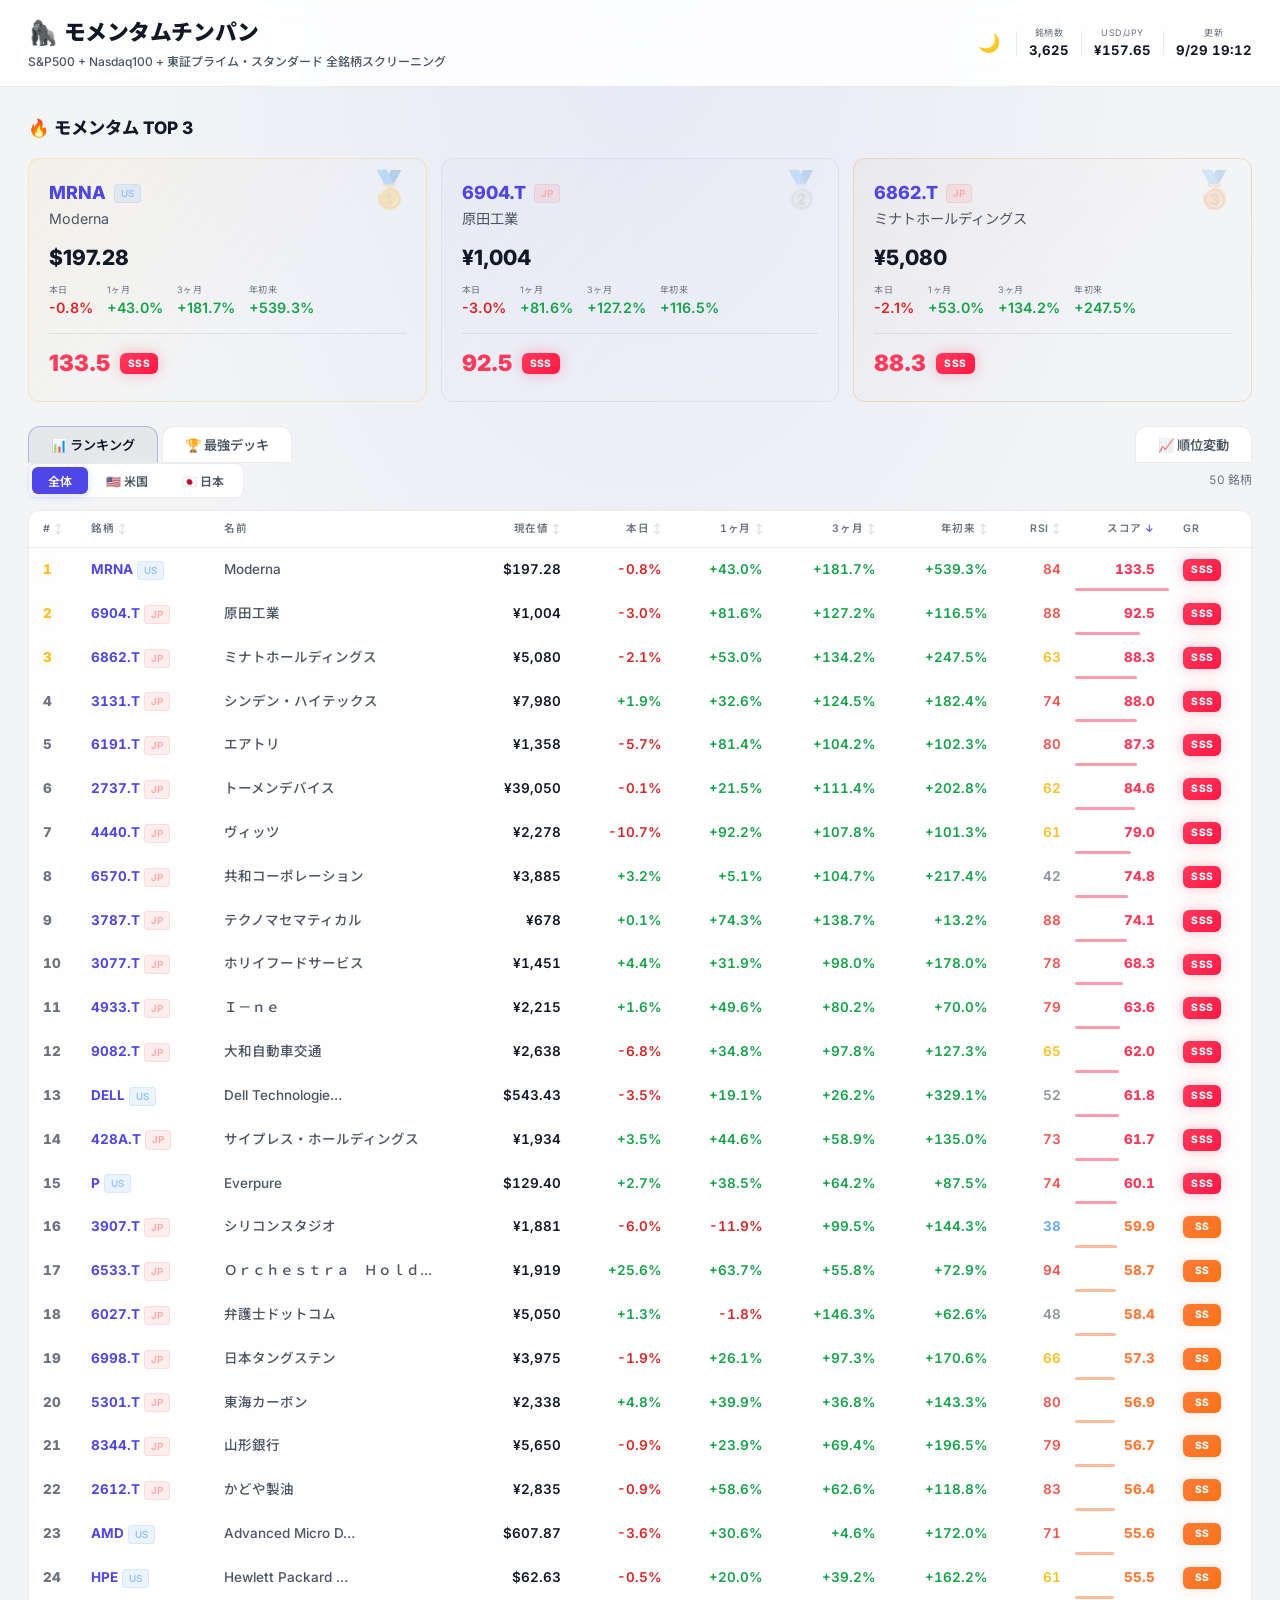
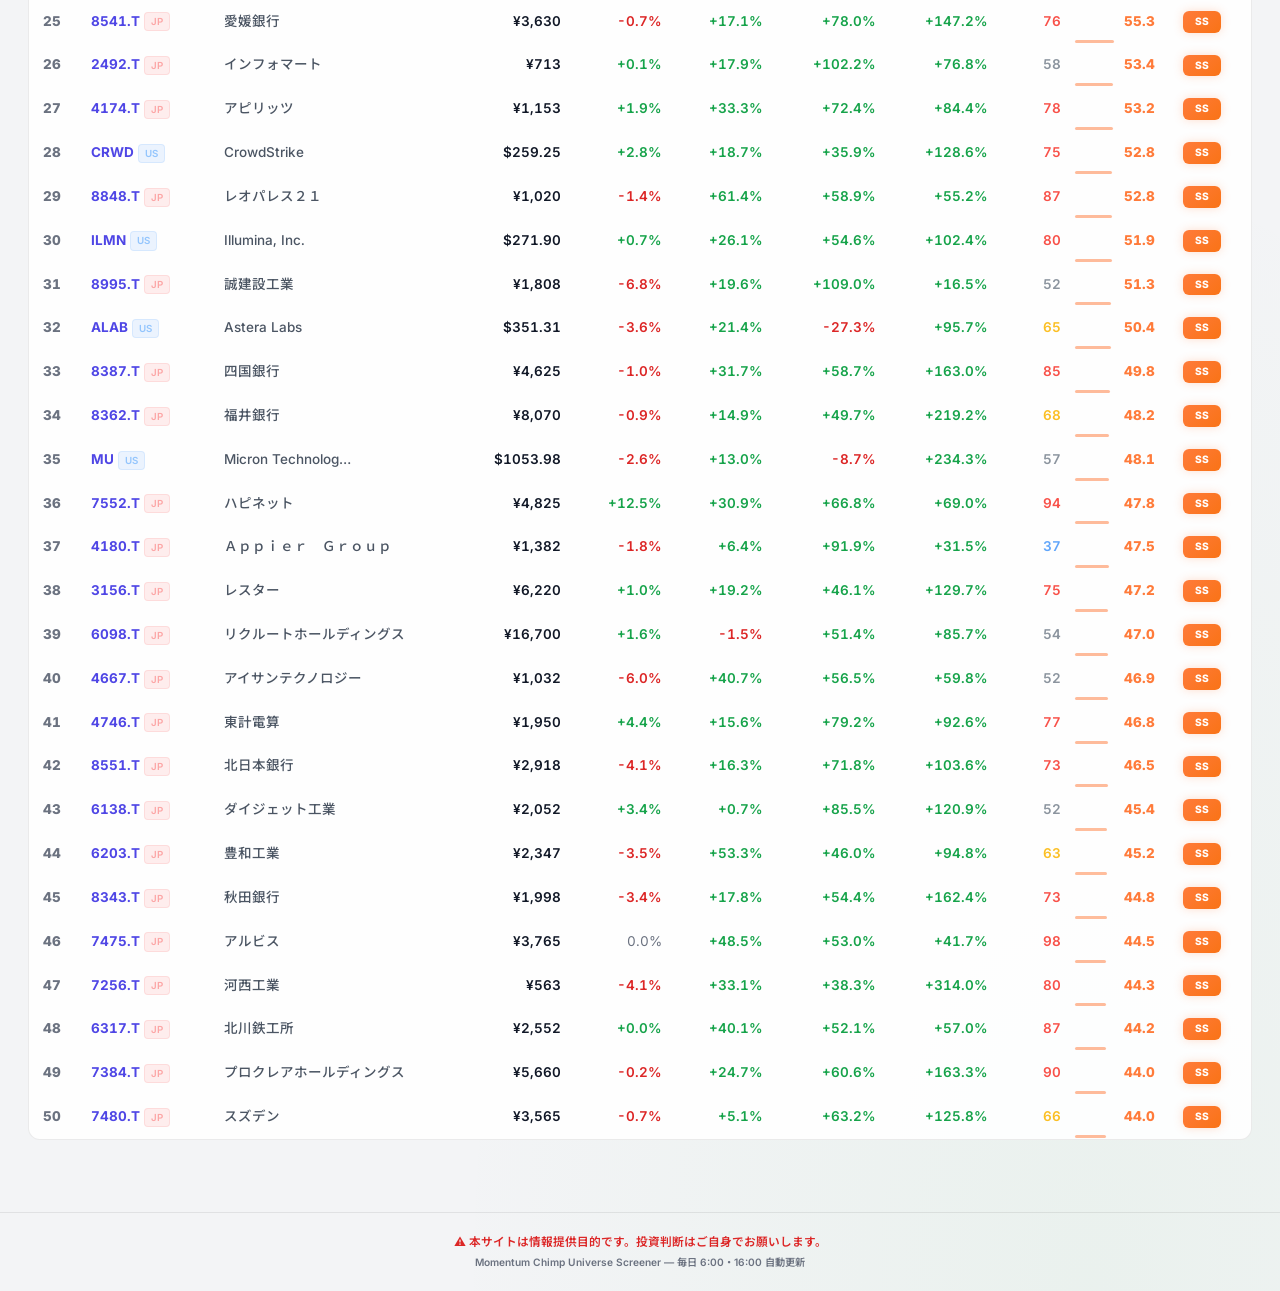
==== commit fab50b8f: "chore: 自動更新を日本時間 6:00・16:00 に変更 Co-Authored-By: Claude Opus 5.5 <noreply@anthropic.com>" ====
--- a/docs/index.html
+++ b/docs/index.html
@@ -7,14 +7,14 @@
     
     <!-- OGP & Twitter Card Tags -->
     <meta property="og:title" content="🦍 モメンタムチンパン | ユニバーススクリーナー">
-    <meta property="og:description" content="S&P500 + Nasdaq100 + 東証プライム・スタンダードからモメンタム最強銘柄を完全自動抽出。最適な最強デッキも毎日8時・17時に更新中！">
+    <meta property="og:description" content="S&P500 + Nasdaq100 + 東証プライム・スタンダードからモメンタム最強銘柄を完全自動抽出。最適な最強デッキも毎日6時・16時に更新中！">
     <meta property="og:type" content="website">
     <meta property="og:url" content="https://ereyester.github.io/momentum-screener/">
     <meta property="og:image" content="https://ereyester.github.io/momentum-screener/og-image.png">
     
     <meta name="twitter:card" content="summary_large_image">
     <meta name="twitter:title" content="🦍 モメンタムチンパン | ユニバーススクリーナー">
-    <meta name="twitter:description" content="S&P500 + Nasdaq100 + 東証プライム・スタンダードからモメンタム最強銘柄を完全自動抽出。最適な最強デッキも毎日8時・17時に更新中！">
+    <meta name="twitter:description" content="S&P500 + Nasdaq100 + 東証プライム・スタンダードからモメンタム最強銘柄を完全自動抽出。最適な最強デッキも毎日6時・16時に更新中！">
     <meta name="twitter:image" content="https://ereyester.github.io/momentum-screener/og-image.png">
 
     <!-- Google tag (gtag.js) -->
@@ -31,7 +31,7 @@
     <link rel="preconnect" href="https://fonts.googleapis.com">
     <link rel="preconnect" href="https://fonts.gstatic.com" crossorigin>
     <link href="https://fonts.googleapis.com/css2?family=Inter:wght@400;500;600;700;800;900&family=Noto+Sans+JP:wght@400;500;600;700;900&display=swap" rel="stylesheet">
-    <link rel="stylesheet" href="style.css?v=20260927c">
+    <link rel="stylesheet" href="style.css?v=20260928a">
     <script>
         // Check saved theme or system preference before rendering to prevent flash
         if (localStorage.getItem('theme') === 'light' || (!localStorage.getItem('theme') && window.matchMedia('(prefers-color-scheme: light)').matches)) {
@@ -169,9 +169,9 @@
 
     <footer id="site-footer">
         <p>⚠️ 本サイトは情報提供目的です。投資判断はご自身でお願いします。</p>
-        <p class="footer-sm">Momentum Chimp Universe Screener — 毎日 8:00・17:00 自動更新</p>
+        <p class="footer-sm">Momentum Chimp Universe Screener — 毎日 6:00・16:00 自動更新</p>
     </footer>
 
-    <script src="app.js?v=20260927c"></script>
+    <script src="app.js?v=20260928a"></script>
 </body>
 </html>
--- a/docs/style.css
+++ b/docs/style.css
@@ -446,3 +446,15 @@
 @media(max-width:600px){
   #view-pills .pill,#quick-pills .pill{padding:5px 10px}
 }
+.tl-grade{stroke-width:1;stroke-dasharray:4 4;opacity:.45}
+
+/* スコア＋株価グラフ */
+.tl-panel{fill:var(--txt2);font-size:12px;font-weight:700;font-family:var(--font)}
+.tl-price-line{fill:none;stroke:#38bdf8;stroke-width:2;stroke-linejoin:round;stroke-linecap:round}
+.tl-price-dot{fill:#38bdf8}
+.tl-cursor{stroke:var(--txt3);stroke-width:1}
+.tl-cur-dot{stroke:var(--bg2);stroke-width:2}
+.tl-cur-price{fill:#38bdf8}
+.tl-hit{cursor:crosshair}
+.tl-read{font-size:.8rem;color:var(--txt2);min-height:1.8em;margin-bottom:2px;font-variant-numeric:tabular-nums}
+.tl-read b{color:var(--txt)}
